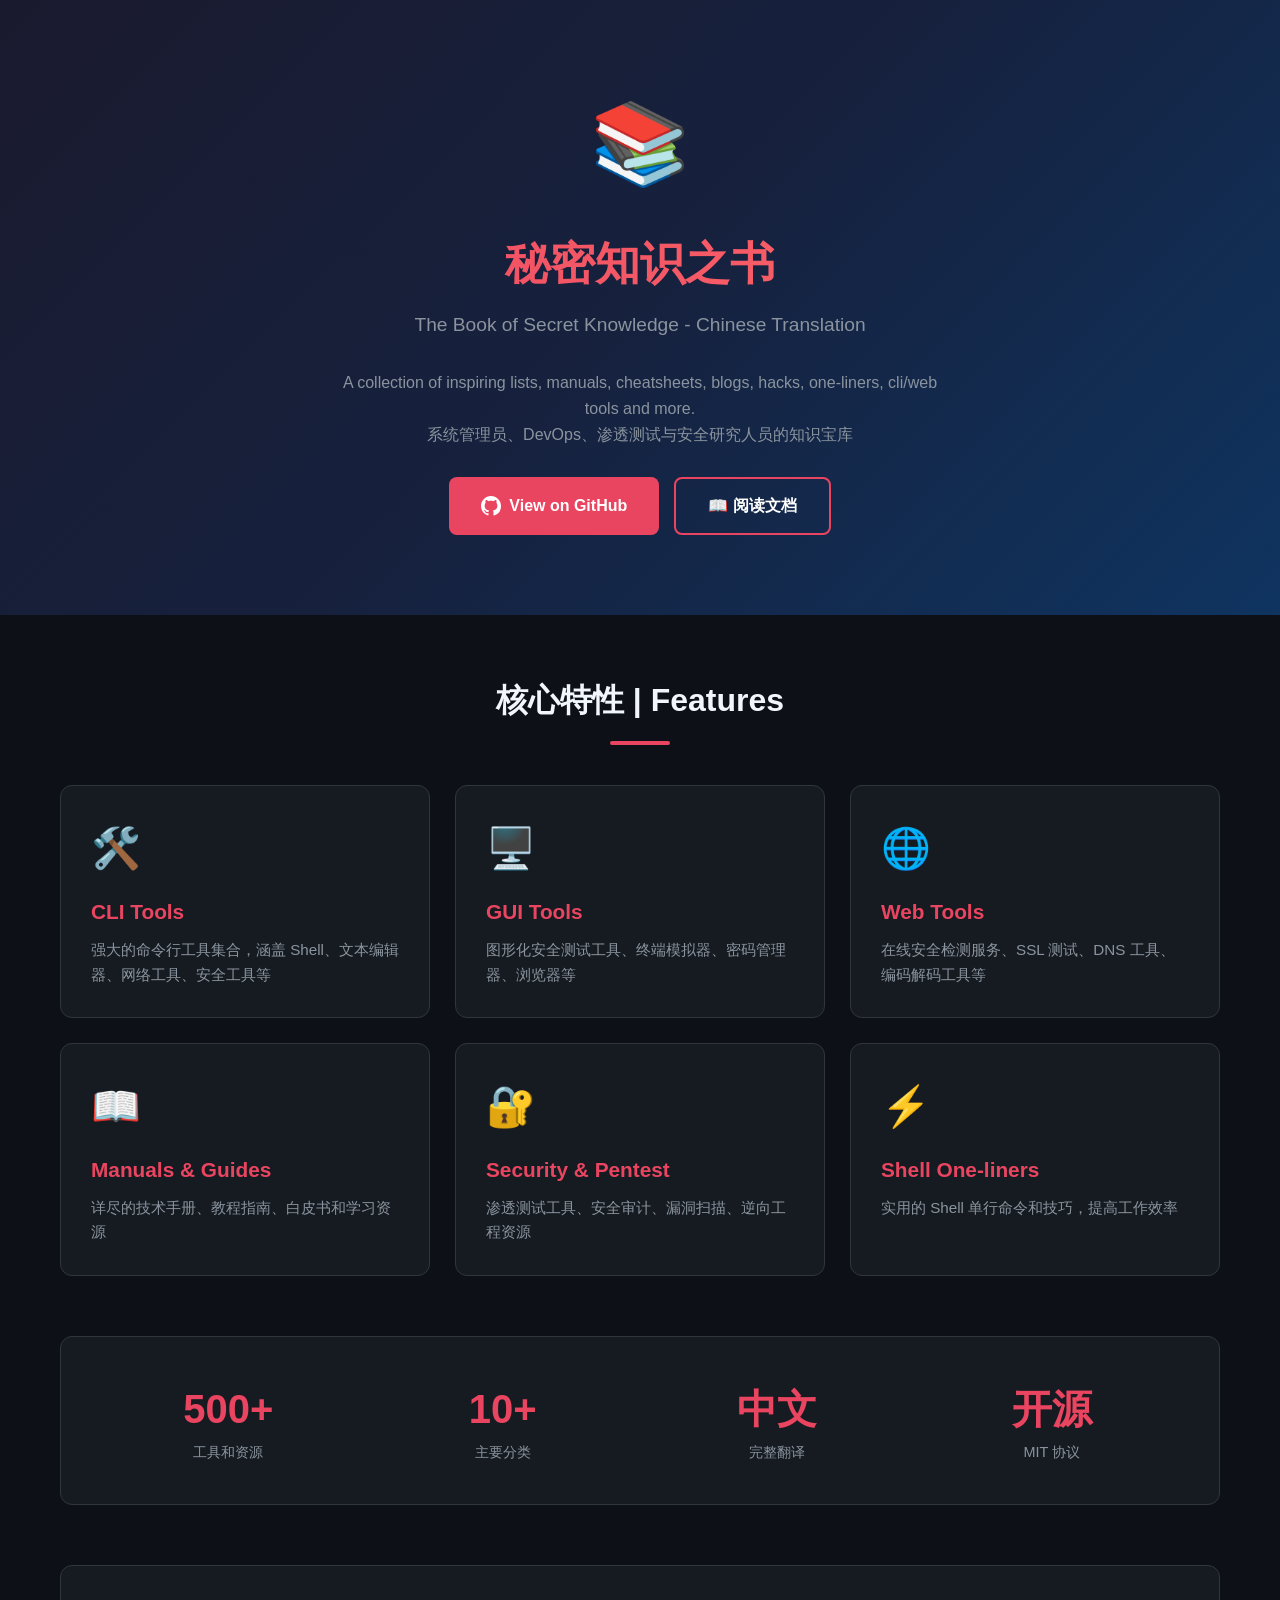
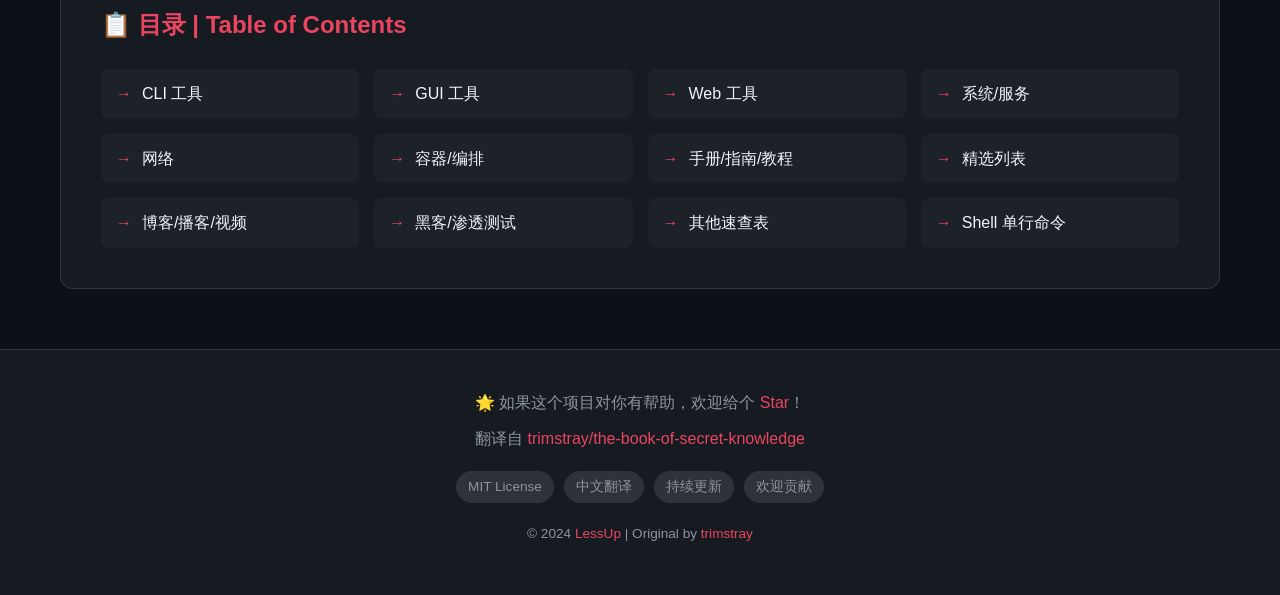
==== docs/index.html @ 15fb1a5a "feat: optimize project structure and add GitHub Pages - Update all links from trimstray to LessUp fo" ====
<!DOCTYPE html>
<html lang="zh-CN">
<head>
    <meta charset="UTF-8">
    <meta name="viewport" content="width=device-width, initial-scale=1.0">
    <title>秘密知识之书 | The Book of Secret Knowledge (Chinese)</title>
    <meta name="description" content="The Book of Secret Knowledge Chinese Translation - A collection of tools, manuals, cheatsheets for SysAdmins, DevOps, and Security Researchers">
    <meta name="keywords" content="DevOps, SysAdmin, Security, Pentest, Tools, Cheatsheet, CLI, Chinese, 中文翻译">
    <meta name="author" content="LessUp">
    <link rel="canonical" href="https://lessup.github.io/the-book-of-secret-knowledge-zh/">
    <style>
        :root {
            --primary: #e94560;
            --primary-dark: #c73e54;
            --bg-dark: #0d1117;
            --bg-card: #161b22;
            --text-primary: #f0f6fc;
            --text-secondary: #8b949e;
            --border: #30363d;
        }
        * {
            margin: 0;
            padding: 0;
            box-sizing: border-box;
        }
        body {
            font-family: -apple-system, BlinkMacSystemFont, 'Segoe UI', 'Noto Sans SC', Roboto, Oxygen, Ubuntu, sans-serif;
            background: var(--bg-dark);
            color: var(--text-primary);
            line-height: 1.6;
            min-height: 100vh;
        }
        .hero {
            background: linear-gradient(135deg, #1a1a2e 0%, #16213e 50%, #0f3460 100%);
            padding: 80px 20px;
            text-align: center;
        }
        .hero-logo {
            font-size: 5rem;
            margin-bottom: 20px;
            animation: float 3s ease-in-out infinite;
        }
        @keyframes float {
            0%, 100% { transform: translateY(0); }
            50% { transform: translateY(-10px); }
        }
        .hero h1 {
            font-size: 2.8rem;
            margin-bottom: 10px;
            background: linear-gradient(90deg, var(--primary), #ff6b6b);
            -webkit-background-clip: text;
            -webkit-text-fill-color: transparent;
            background-clip: text;
        }
        .hero .subtitle {
            font-size: 1.2rem;
            color: var(--text-secondary);
            margin-bottom: 30px;
        }
        .hero .description {
            max-width: 600px;
            margin: 0 auto 30px;
            color: var(--text-secondary);
        }
        .btn-group {
            display: flex;
            gap: 15px;
            justify-content: center;
            flex-wrap: wrap;
        }
        .btn {
            display: inline-flex;
            align-items: center;
            gap: 8px;
            padding: 14px 32px;
            background: var(--primary);
            color: #fff;
            text-decoration: none;
            border-radius: 8px;
            font-weight: 600;
            transition: all 0.3s;
            border: none;
            cursor: pointer;
        }
        .btn:hover {
            background: var(--primary-dark);
            transform: translateY(-2px);
            box-shadow: 0 8px 25px rgba(233, 69, 96, 0.4);
        }
        .btn-outline {
            background: transparent;
            border: 2px solid var(--primary);
        }
        .btn-outline:hover {
            background: rgba(233, 69, 96, 0.1);
        }
        .container {
            max-width: 1200px;
            margin: 0 auto;
            padding: 60px 20px;
        }
        .section-title {
            font-size: 2rem;
            text-align: center;
            margin-bottom: 40px;
            position: relative;
        }
        .section-title::after {
            content: '';
            display: block;
            width: 60px;
            height: 4px;
            background: var(--primary);
            margin: 15px auto 0;
            border-radius: 2px;
        }
        .features {
            display: grid;
            grid-template-columns: repeat(auto-fit, minmax(280px, 1fr));
            gap: 25px;
            margin-bottom: 60px;
        }
        .feature-card {
            background: var(--bg-card);
            border: 1px solid var(--border);
            border-radius: 12px;
            padding: 30px;
            transition: transform 0.3s, box-shadow 0.3s;
        }
        .feature-card:hover {
            transform: translateY(-5px);
            box-shadow: 0 12px 40px rgba(0, 0, 0, 0.3);
        }
        .feature-icon {
            font-size: 2.5rem;
            margin-bottom: 15px;
        }
        .feature-card h3 {
            font-size: 1.3rem;
            margin-bottom: 10px;
            color: var(--primary);
        }
        .feature-card p {
            color: var(--text-secondary);
            font-size: 0.95rem;
        }
        .stats {
            display: grid;
            grid-template-columns: repeat(auto-fit, minmax(150px, 1fr));
            gap: 20px;
            background: var(--bg-card);
            border: 1px solid var(--border);
            border-radius: 12px;
            padding: 40px;
            margin-bottom: 60px;
        }
        .stat-item {
            text-align: center;
        }
        .stat-number {
            font-size: 2.5rem;
            font-weight: 700;
            color: var(--primary);
        }
        .stat-label {
            color: var(--text-secondary);
            font-size: 0.9rem;
        }
        .toc {
            background: var(--bg-card);
            border: 1px solid var(--border);
            border-radius: 12px;
            padding: 40px;
        }
        .toc h2 {
            font-size: 1.5rem;
            margin-bottom: 25px;
            color: var(--primary);
        }
        .toc-grid {
            display: grid;
            grid-template-columns: repeat(auto-fit, minmax(250px, 1fr));
            gap: 15px;
        }
        .toc-item {
            display: flex;
            align-items: center;
            gap: 10px;
            padding: 12px 15px;
            background: rgba(255, 255, 255, 0.03);
            border-radius: 8px;
            text-decoration: none;
            color: var(--text-primary);
            transition: all 0.3s;
        }
        .toc-item:hover {
            background: rgba(233, 69, 96, 0.1);
            transform: translateX(5px);
        }
        .toc-item::before {
            content: '→';
            color: var(--primary);
        }
        footer {
            background: var(--bg-card);
            border-top: 1px solid var(--border);
            padding: 40px 20px;
            text-align: center;
        }
        footer p {
            color: var(--text-secondary);
            margin-bottom: 10px;
        }
        footer a {
            color: var(--primary);
            text-decoration: none;
        }
        footer a:hover {
            text-decoration: underline;
        }
        .badges {
            display: flex;
            gap: 10px;
            justify-content: center;
            flex-wrap: wrap;
            margin-top: 20px;
        }
        .badge {
            padding: 5px 12px;
            background: rgba(255, 255, 255, 0.1);
            border-radius: 20px;
            font-size: 0.85rem;
            color: var(--text-secondary);
        }
        @media (max-width: 768px) {
            .hero h1 { font-size: 2rem; }
            .hero-logo { font-size: 3.5rem; }
            .btn-group { flex-direction: column; align-items: center; }
            .btn { width: 100%; max-width: 280px; justify-content: center; }
        }
    </style>
</head>
<body>
    <header class="hero">
        <div class="hero-logo">📚</div>
        <h1>秘密知识之书</h1>
        <p class="subtitle">The Book of Secret Knowledge - Chinese Translation</p>
        <p class="description">
            A collection of inspiring lists, manuals, cheatsheets, blogs, hacks, one-liners, cli/web tools and more.
            <br>系统管理员、DevOps、渗透测试与安全研究人员的知识宝库
        </p>
        <div class="btn-group">
            <a href="https://github.com/LessUp/the-book-of-secret-knowledge-zh" class="btn">
                <svg width="20" height="20" fill="currentColor" viewBox="0 0 16 16">
                    <path d="M8 0C3.58 0 0 3.58 0 8c0 3.54 2.29 6.53 5.47 7.59.4.07.55-.17.55-.38 0-.19-.01-.82-.01-1.49-2.01.37-2.53-.49-2.69-.94-.09-.23-.48-.94-.82-1.13-.28-.15-.68-.52-.01-.53.63-.01 1.08.58 1.23.82.72 1.21 1.87.87 2.33.66.07-.52.28-.87.51-1.07-1.78-.2-3.64-.89-3.64-3.95 0-.87.31-1.59.82-2.15-.08-.2-.36-1.02.08-2.12 0 0 .67-.21 2.2.82.64-.18 1.32-.27 2-.27.68 0 1.36.09 2 .27 1.53-1.04 2.2-.82 2.2-.82.44 1.1.16 1.92.08 2.12.51.56.82 1.27.82 2.15 0 3.07-1.87 3.75-3.65 3.95.29.25.54.73.54 1.48 0 1.07-.01 1.93-.01 2.2 0 .21.15.46.55.38A8.012 8.012 0 0016 8c0-4.42-3.58-8-8-8z"/>
                </svg>
                View on GitHub
            </a>
            <a href="https://github.com/LessUp/the-book-of-secret-knowledge-zh/blob/master/README.md" class="btn btn-outline">
                📖 阅读文档
            </a>
        </div>
    </header>

    <main class="container">
        <h2 class="section-title">核心特性 | Features</h2>
        <div class="features">
            <div class="feature-card">
                <div class="feature-icon">🛠️</div>
                <h3>CLI Tools</h3>
                <p>强大的命令行工具集合，涵盖 Shell、文本编辑器、网络工具、安全工具等</p>
            </div>
            <div class="feature-card">
                <div class="feature-icon">🖥️</div>
                <h3>GUI Tools</h3>
                <p>图形化安全测试工具、终端模拟器、密码管理器、浏览器等</p>
            </div>
            <div class="feature-card">
                <div class="feature-icon">🌐</div>
                <h3>Web Tools</h3>
                <p>在线安全检测服务、SSL 测试、DNS 工具、编码解码工具等</p>
            </div>
            <div class="feature-card">
                <div class="feature-icon">📖</div>
                <h3>Manuals & Guides</h3>
                <p>详尽的技术手册、教程指南、白皮书和学习资源</p>
            </div>
            <div class="feature-card">
                <div class="feature-icon">🔐</div>
                <h3>Security & Pentest</h3>
                <p>渗透测试工具、安全审计、漏洞扫描、逆向工程资源</p>
            </div>
            <div class="feature-card">
                <div class="feature-icon">⚡</div>
                <h3>Shell One-liners</h3>
                <p>实用的 Shell 单行命令和技巧，提高工作效率</p>
            </div>
        </div>

        <div class="stats">
            <div class="stat-item">
                <div class="stat-number">500+</div>
                <div class="stat-label">工具和资源</div>
            </div>
            <div class="stat-item">
                <div class="stat-number">10+</div>
                <div class="stat-label">主要分类</div>
            </div>
            <div class="stat-item">
                <div class="stat-number">中文</div>
                <div class="stat-label">完整翻译</div>
            </div>
            <div class="stat-item">
                <div class="stat-number">开源</div>
                <div class="stat-label">MIT 协议</div>
            </div>
        </div>

        <div class="toc">
            <h2>📋 目录 | Table of Contents</h2>
            <div class="toc-grid">
                <a href="https://github.com/LessUp/the-book-of-secret-knowledge-zh#cli-工具" class="toc-item">CLI 工具</a>
                <a href="https://github.com/LessUp/the-book-of-secret-knowledge-zh#gui-工具" class="toc-item">GUI 工具</a>
                <a href="https://github.com/LessUp/the-book-of-secret-knowledge-zh#web-工具" class="toc-item">Web 工具</a>
                <a href="https://github.com/LessUp/the-book-of-secret-knowledge-zh#系统服务" class="toc-item">系统/服务</a>
                <a href="https://github.com/LessUp/the-book-of-secret-knowledge-zh#网络" class="toc-item">网络</a>
                <a href="https://github.com/LessUp/the-book-of-secret-knowledge-zh#容器编排" class="toc-item">容器/编排</a>
                <a href="https://github.com/LessUp/the-book-of-secret-knowledge-zh#手册指南教程" class="toc-item">手册/指南/教程</a>
                <a href="https://github.com/LessUp/the-book-of-secret-knowledge-zh#精选列表" class="toc-item">精选列表</a>
                <a href="https://github.com/LessUp/the-book-of-secret-knowledge-zh#博客播客视频" class="toc-item">博客/播客/视频</a>
                <a href="https://github.com/LessUp/the-book-of-secret-knowledge-zh#黑客渗透测试" class="toc-item">黑客/渗透测试</a>
                <a href="https://github.com/LessUp/the-book-of-secret-knowledge-zh#其他速查表" class="toc-item">其他速查表</a>
                <a href="https://github.com/LessUp/the-book-of-secret-knowledge-zh#shell-单行命令" class="toc-item">Shell 单行命令</a>
            </div>
        </div>
    </main>

    <footer>
        <p>
            🌟 如果这个项目对你有帮助，欢迎给个 
            <a href="https://github.com/LessUp/the-book-of-secret-knowledge-zh">Star</a>！
        </p>
        <p>
            翻译自 <a href="https://github.com/trimstray/the-book-of-secret-knowledge">trimstray/the-book-of-secret-knowledge</a>
        </p>
        <div class="badges">
            <span class="badge">MIT License</span>
            <span class="badge">中文翻译</span>
            <span class="badge">持续更新</span>
            <span class="badge">欢迎贡献</span>
        </div>
        <p style="margin-top: 20px; font-size: 0.85rem;">
            © 2024 <a href="https://github.com/LessUp">LessUp</a> | 
            Original by <a href="https://github.com/trimstray">trimstray</a>
        </p>
    </footer>
</body>
</html>
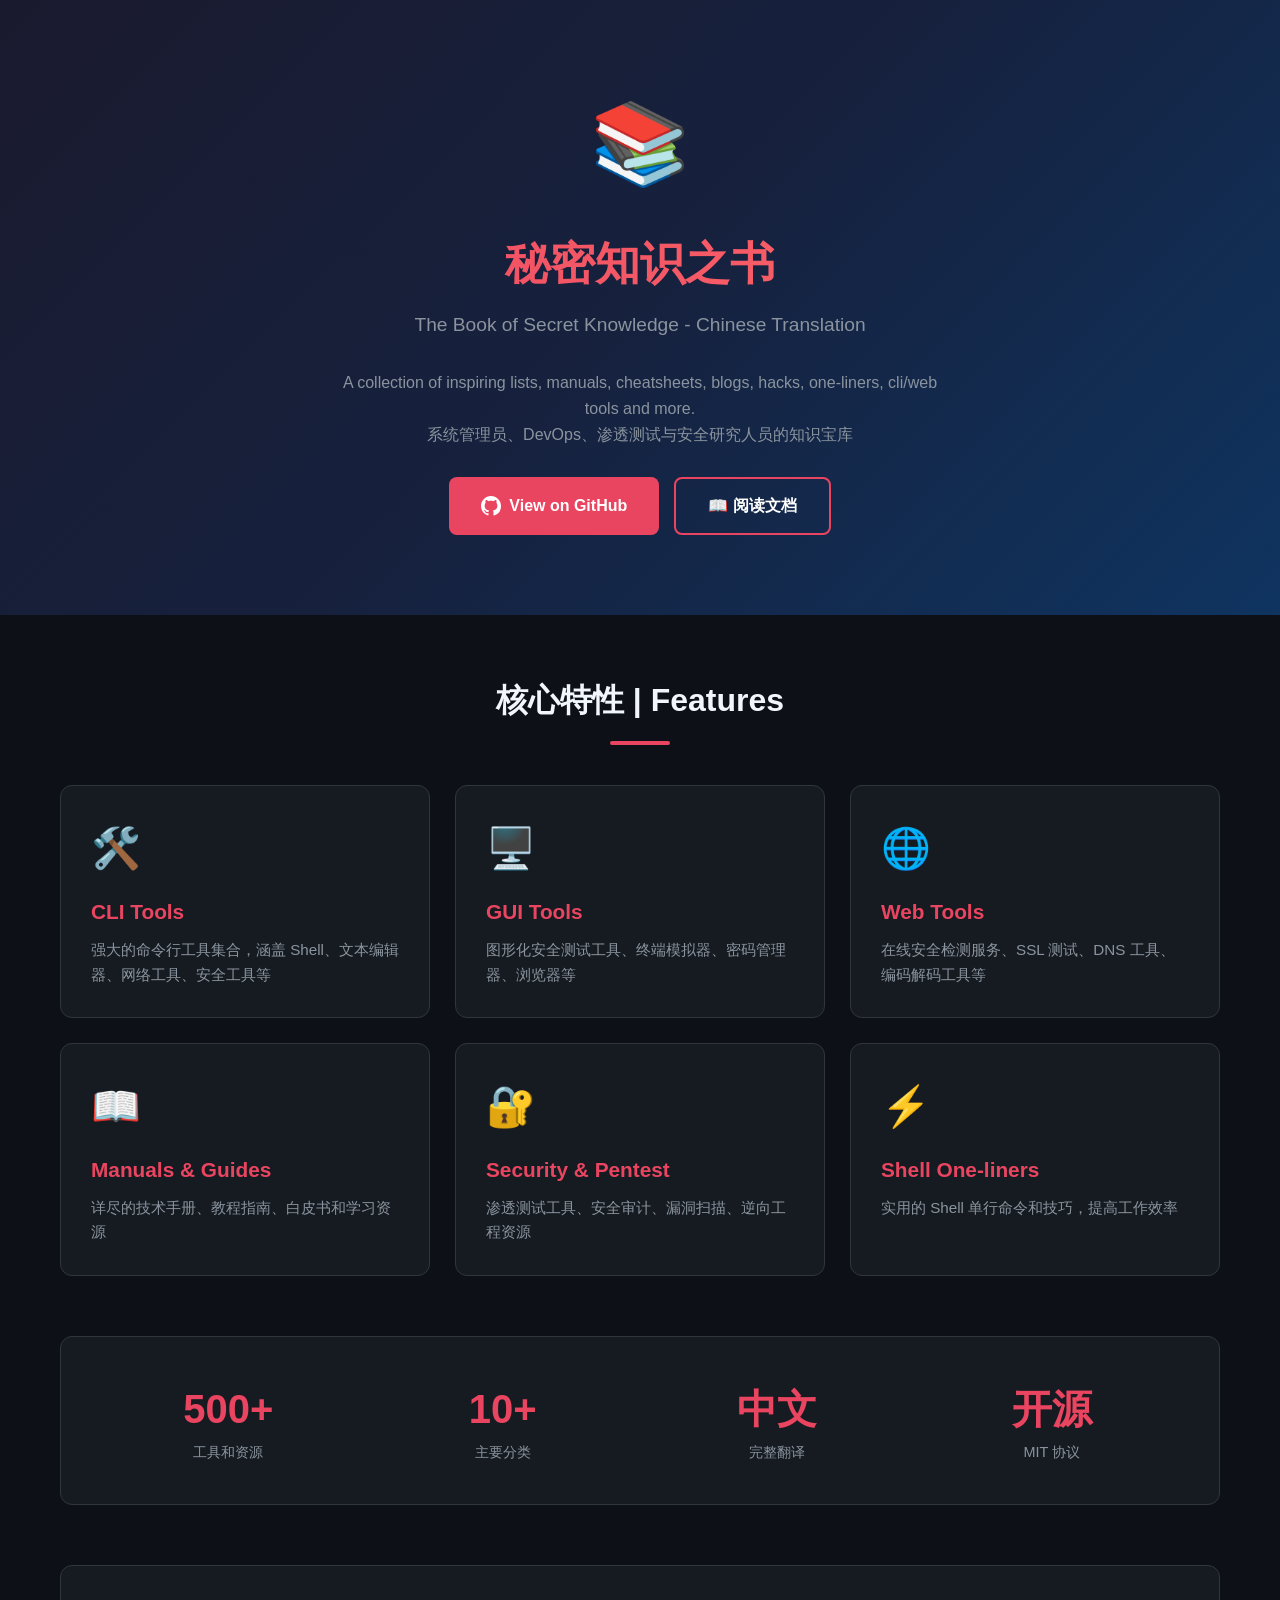
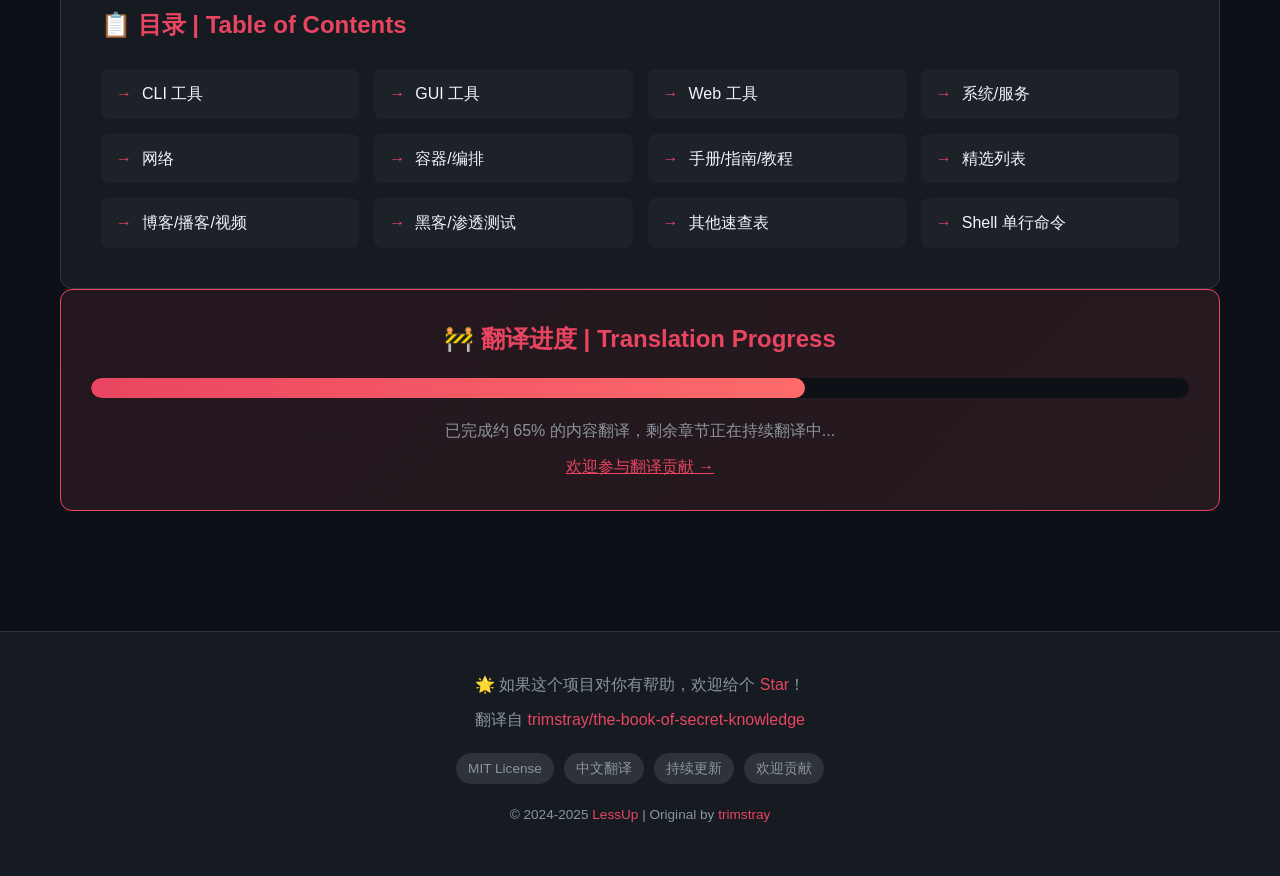
==== commit 5a890fd3: "feat: optimize documentation, workflow and fix broken links - README.md:   - Add new header with bad" ====
--- a/docs/index.html
+++ b/docs/index.html
@@ -3,11 +3,19 @@
 <head>
     <meta charset="UTF-8">
     <meta name="viewport" content="width=device-width, initial-scale=1.0">
-    <title>秘密知识之书 | The Book of Secret Knowledge (Chinese)</title>
-    <meta name="description" content="The Book of Secret Knowledge Chinese Translation - A collection of tools, manuals, cheatsheets for SysAdmins, DevOps, and Security Researchers">
-    <meta name="keywords" content="DevOps, SysAdmin, Security, Pentest, Tools, Cheatsheet, CLI, Chinese, 中文翻译">
+    <title>秘密知识之书 | The Book of Secret Knowledge 中文版</title>
+    <meta name="description" content="秘密知识之书中文版 - 系统管理员、DevOps、渗透测试与安全研究人员的知识宝库。包含500+工具、手册、速查表、CLI/Web工具等。">
+    <meta name="keywords" content="DevOps, SysAdmin, Security, Pentest, Tools, Cheatsheet, CLI, Chinese, 中文翻译, 渗透测试, 安全工具, 命令行">
     <meta name="author" content="LessUp">
+    <meta name="robots" content="index, follow">
+    <meta property="og:title" content="秘密知识之书 | The Book of Secret Knowledge 中文版">
+    <meta property="og:description" content="系统管理员、DevOps、渗透测试与安全研究人员的知识宝库">
+    <meta property="og:type" content="website">
+    <meta property="og:url" content="https://lessup.github.io/the-book-of-secret-knowledge-zh/">
+    <meta property="og:image" content="https://lessup.github.io/the-book-of-secret-knowledge-zh/static/img/the-book-of-secret-knowledge-preview.png">
+    <meta name="twitter:card" content="summary_large_image">
     <link rel="canonical" href="https://lessup.github.io/the-book-of-secret-knowledge-zh/">
+    <link rel="icon" href="data:image/svg+xml,<svg xmlns=%22http://www.w3.org/2000/svg%22 viewBox=%220 0 100 100%22><text y=%22.9em%22 font-size=%2290%22>📚</text></svg>">
     <style>
         :root {
             --primary: #e94560;
@@ -200,6 +208,35 @@
         .toc-item::before {
             content: '→';
             color: var(--primary);
+        }
+        .translation-status {
+            background: linear-gradient(135deg, rgba(233, 69, 96, 0.1), rgba(255, 107, 107, 0.1));
+            border: 1px solid var(--primary);
+            border-radius: 12px;
+            padding: 30px;
+            margin-bottom: 60px;
+            text-align: center;
+        }
+        .translation-status h2 {
+            color: var(--primary);
+            margin-bottom: 15px;
+        }
+        .progress-bar {
+            background: var(--bg-dark);
+            border-radius: 10px;
+            height: 20px;
+            margin: 20px 0;
+            overflow: hidden;
+        }
+        .progress-fill {
+            background: linear-gradient(90deg, var(--primary), #ff6b6b);
+            height: 100%;
+            border-radius: 10px;
+            width: 65%;
+            transition: width 1s ease;
+        }
+        .progress-text {
+            color: var(--text-secondary);
         }
         footer {
             background: var(--bg-card);
@@ -333,6 +370,17 @@
                 <a href="https://github.com/LessUp/the-book-of-secret-knowledge-zh#shell-单行命令" class="toc-item">Shell 单行命令</a>
             </div>
         </div>
+
+        <div class="translation-status">
+            <h2>🚧 翻译进度 | Translation Progress</h2>
+            <div class="progress-bar">
+                <div class="progress-fill"></div>
+            </div>
+            <p class="progress-text">已完成约 65% 的内容翻译，剩余章节正在持续翻译中...</p>
+            <p class="progress-text" style="margin-top: 10px;">
+                <a href="https://github.com/LessUp/the-book-of-secret-knowledge-zh/blob/master/.github/CONTRIBUTING.md" style="color: var(--primary);">欢迎参与翻译贡献 →</a>
+            </p>
+        </div>
     </main>
 
     <footer>
@@ -350,7 +398,7 @@
             <span class="badge">欢迎贡献</span>
         </div>
         <p style="margin-top: 20px; font-size: 0.85rem;">
-            © 2024 <a href="https://github.com/LessUp">LessUp</a> | 
+            © 2024-2025 <a href="https://github.com/LessUp">LessUp</a> |
             Original by <a href="https://github.com/trimstray">trimstray</a>
         </p>
     </footer>
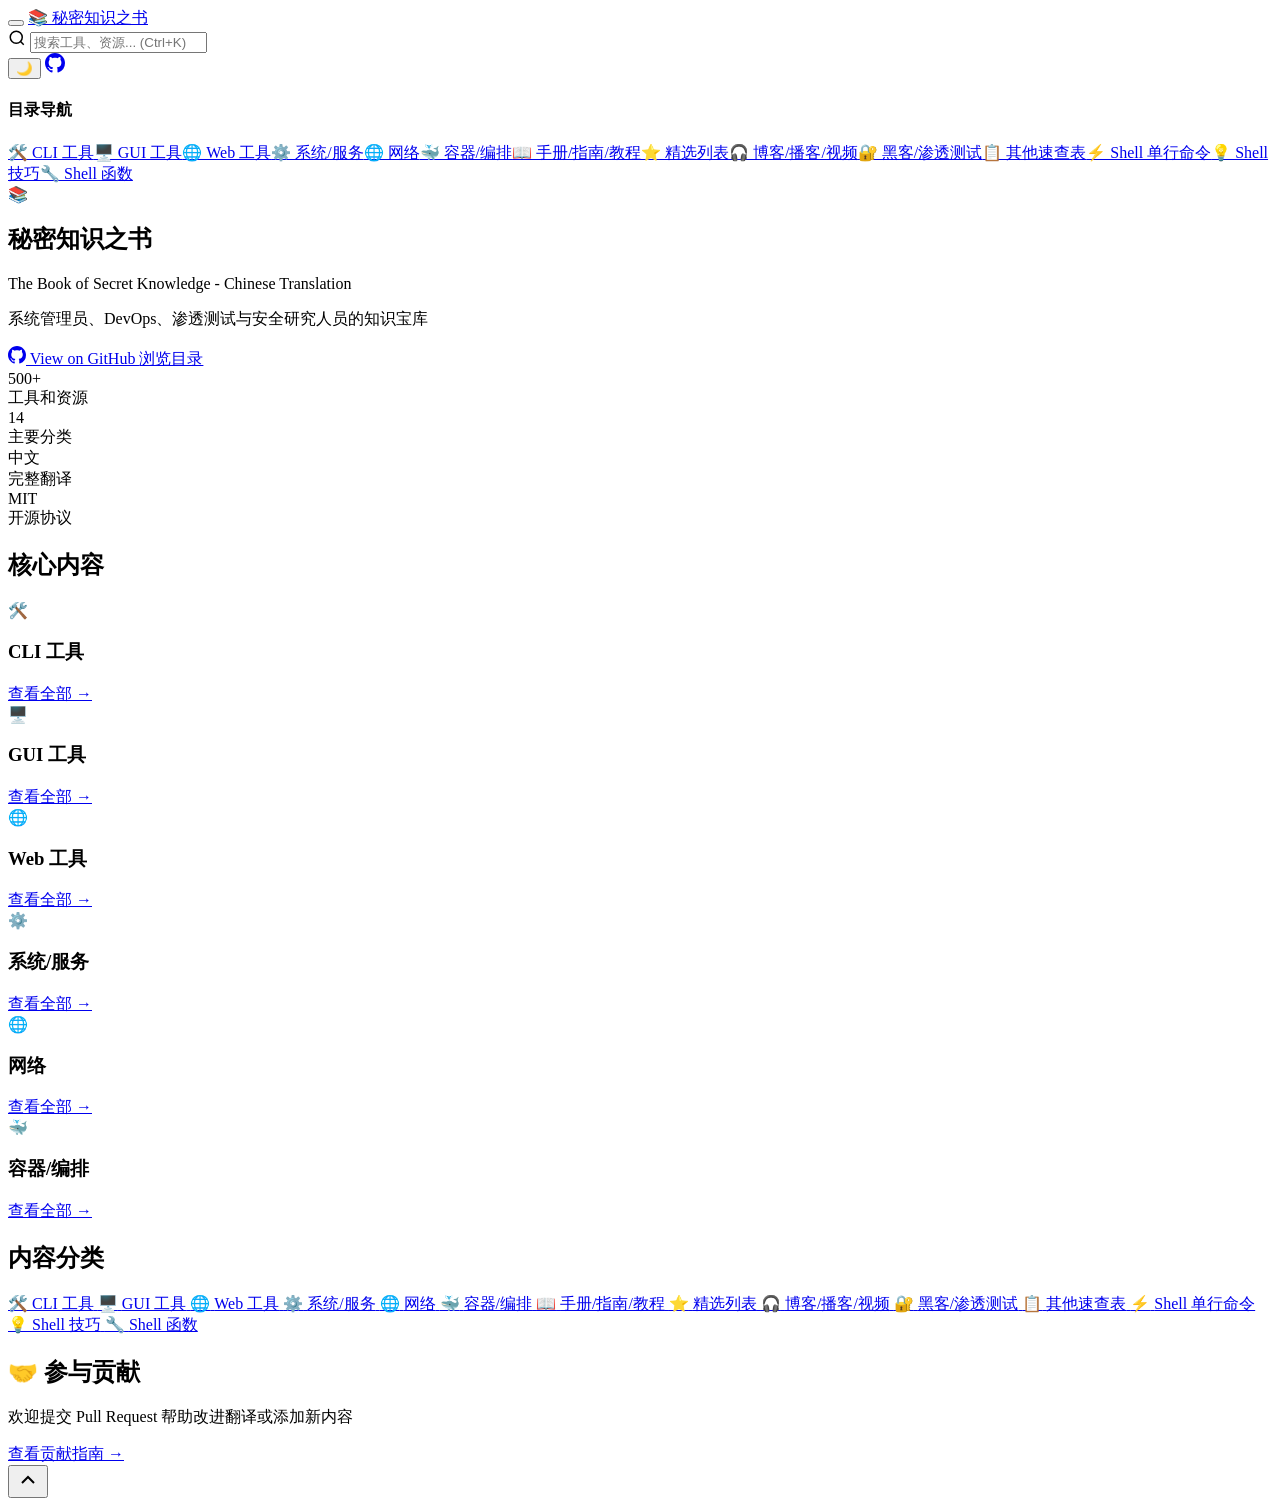
==== commit 1ceb55ed: "📝 Add AGENTS.md and update translations - Add compact AGENTS.md instruction file for AI assistants -" ====
--- a/docs/index.html
+++ b/docs/index.html
@@ -3,344 +3,93 @@
 <head>
     <meta charset="UTF-8">
     <meta name="viewport" content="width=device-width, initial-scale=1.0">
-    <title>秘密知识之书 | The Book of Secret Knowledge 中文版</title>
-    <meta name="description" content="秘密知识之书中文版 - 系统管理员、DevOps、渗透测试与安全研究人员的知识宝库。包含500+工具、手册、速查表、CLI/Web工具等。">
-    <meta name="keywords" content="DevOps, SysAdmin, Security, Pentest, Tools, Cheatsheet, CLI, Chinese, 中文翻译, 渗透测试, 安全工具, 命令行">
-    <meta name="author" content="LessUp">
-    <meta name="robots" content="index, follow">
-    <meta property="og:title" content="秘密知识之书 | The Book of Secret Knowledge 中文版">
-    <meta property="og:description" content="系统管理员、DevOps、渗透测试与安全研究人员的知识宝库">
+    <title>首页 | 秘密知识之书</title>
+    <meta name="description" content="首页 - 秘密知识之书中文版，系统管理员、DevOps工程师和安全研究人员的知识宝库">
+    <meta name="keywords" content="DevOps, SysAdmin, Security, Pentest, Tools, CLI, 中文翻译, 渗透测试, 安全工具">
+    <meta property="og:title" content="首页 | 秘密知识之书">
+    <meta property="og:description" content="系统管理员、DevOps工程师和安全研究人员的知识宝库">
     <meta property="og:type" content="website">
     <meta property="og:url" content="https://lessup.github.io/the-book-of-secret-knowledge-zh/">
-    <meta property="og:image" content="https://lessup.github.io/the-book-of-secret-knowledge-zh/static/img/the-book-of-secret-knowledge-preview.png">
-    <meta name="twitter:card" content="summary_large_image">
     <link rel="canonical" href="https://lessup.github.io/the-book-of-secret-knowledge-zh/">
-    <link rel="icon" href="data:image/svg+xml,<svg xmlns=%22http://www.w3.org/2000/svg%22 viewBox=%220 0 100 100%22><text y=%22.9em%22 font-size=%2290%22>📚</text></svg>">
-    <style>
-        :root {
-            --primary: #e94560;
-            --primary-dark: #c73e54;
-            --bg-dark: #0d1117;
-            --bg-card: #161b22;
-            --text-primary: #f0f6fc;
-            --text-secondary: #8b949e;
-            --border: #30363d;
-        }
-        * {
-            margin: 0;
-            padding: 0;
-            box-sizing: border-box;
-        }
-        body {
-            font-family: -apple-system, BlinkMacSystemFont, 'Segoe UI', 'Noto Sans SC', Roboto, Oxygen, Ubuntu, sans-serif;
-            background: var(--bg-dark);
-            color: var(--text-primary);
-            line-height: 1.6;
-            min-height: 100vh;
-        }
-        .hero {
-            background: linear-gradient(135deg, #1a1a2e 0%, #16213e 50%, #0f3460 100%);
-            padding: 80px 20px;
-            text-align: center;
-        }
-        .hero-logo {
-            font-size: 5rem;
-            margin-bottom: 20px;
-            animation: float 3s ease-in-out infinite;
-        }
-        @keyframes float {
-            0%, 100% { transform: translateY(0); }
-            50% { transform: translateY(-10px); }
-        }
-        .hero h1 {
-            font-size: 2.8rem;
-            margin-bottom: 10px;
-            background: linear-gradient(90deg, var(--primary), #ff6b6b);
-            -webkit-background-clip: text;
-            -webkit-text-fill-color: transparent;
-            background-clip: text;
-        }
-        .hero .subtitle {
-            font-size: 1.2rem;
-            color: var(--text-secondary);
-            margin-bottom: 30px;
-        }
-        .hero .description {
-            max-width: 600px;
-            margin: 0 auto 30px;
-            color: var(--text-secondary);
-        }
-        .btn-group {
-            display: flex;
-            gap: 15px;
-            justify-content: center;
-            flex-wrap: wrap;
-        }
-        .btn {
-            display: inline-flex;
-            align-items: center;
-            gap: 8px;
-            padding: 14px 32px;
-            background: var(--primary);
-            color: #fff;
-            text-decoration: none;
-            border-radius: 8px;
-            font-weight: 600;
-            transition: all 0.3s;
-            border: none;
-            cursor: pointer;
-        }
-        .btn:hover {
-            background: var(--primary-dark);
-            transform: translateY(-2px);
-            box-shadow: 0 8px 25px rgba(233, 69, 96, 0.4);
-        }
-        .btn-outline {
-            background: transparent;
-            border: 2px solid var(--primary);
-        }
-        .btn-outline:hover {
-            background: rgba(233, 69, 96, 0.1);
-        }
-        .container {
-            max-width: 1200px;
-            margin: 0 auto;
-            padding: 60px 20px;
-        }
-        .section-title {
-            font-size: 2rem;
-            text-align: center;
-            margin-bottom: 40px;
-            position: relative;
-        }
-        .section-title::after {
-            content: '';
-            display: block;
-            width: 60px;
-            height: 4px;
-            background: var(--primary);
-            margin: 15px auto 0;
-            border-radius: 2px;
-        }
-        .features {
-            display: grid;
-            grid-template-columns: repeat(auto-fit, minmax(280px, 1fr));
-            gap: 25px;
-            margin-bottom: 60px;
-        }
-        .feature-card {
-            background: var(--bg-card);
-            border: 1px solid var(--border);
-            border-radius: 12px;
-            padding: 30px;
-            transition: transform 0.3s, box-shadow 0.3s;
-        }
-        .feature-card:hover {
-            transform: translateY(-5px);
-            box-shadow: 0 12px 40px rgba(0, 0, 0, 0.3);
-        }
-        .feature-icon {
-            font-size: 2.5rem;
-            margin-bottom: 15px;
-        }
-        .feature-card h3 {
-            font-size: 1.3rem;
-            margin-bottom: 10px;
-            color: var(--primary);
-        }
-        .feature-card p {
-            color: var(--text-secondary);
-            font-size: 0.95rem;
-        }
-        .stats {
-            display: grid;
-            grid-template-columns: repeat(auto-fit, minmax(150px, 1fr));
-            gap: 20px;
-            background: var(--bg-card);
-            border: 1px solid var(--border);
-            border-radius: 12px;
-            padding: 40px;
-            margin-bottom: 60px;
-        }
-        .stat-item {
-            text-align: center;
-        }
-        .stat-number {
-            font-size: 2.5rem;
-            font-weight: 700;
-            color: var(--primary);
-        }
-        .stat-label {
-            color: var(--text-secondary);
-            font-size: 0.9rem;
-        }
-        .toc {
-            background: var(--bg-card);
-            border: 1px solid var(--border);
-            border-radius: 12px;
-            padding: 40px;
-        }
-        .toc h2 {
-            font-size: 1.5rem;
-            margin-bottom: 25px;
-            color: var(--primary);
-        }
-        .toc-grid {
-            display: grid;
-            grid-template-columns: repeat(auto-fit, minmax(250px, 1fr));
-            gap: 15px;
-        }
-        .toc-item {
-            display: flex;
-            align-items: center;
-            gap: 10px;
-            padding: 12px 15px;
-            background: rgba(255, 255, 255, 0.03);
-            border-radius: 8px;
-            text-decoration: none;
-            color: var(--text-primary);
-            transition: all 0.3s;
-        }
-        .toc-item:hover {
-            background: rgba(233, 69, 96, 0.1);
-            transform: translateX(5px);
-        }
-        .toc-item::before {
-            content: '→';
-            color: var(--primary);
-        }
-        .translation-status {
-            background: linear-gradient(135deg, rgba(233, 69, 96, 0.1), rgba(255, 107, 107, 0.1));
-            border: 1px solid var(--primary);
-            border-radius: 12px;
-            padding: 30px;
-            margin-bottom: 60px;
-            text-align: center;
-        }
-        .translation-status h2 {
-            color: var(--primary);
-            margin-bottom: 15px;
-        }
-        .progress-bar {
-            background: var(--bg-dark);
-            border-radius: 10px;
-            height: 20px;
-            margin: 20px 0;
-            overflow: hidden;
-        }
-        .progress-fill {
-            background: linear-gradient(90deg, var(--primary), #ff6b6b);
-            height: 100%;
-            border-radius: 10px;
-            width: 65%;
-            transition: width 1s ease;
-        }
-        .progress-text {
-            color: var(--text-secondary);
-        }
-        footer {
-            background: var(--bg-card);
-            border-top: 1px solid var(--border);
-            padding: 40px 20px;
-            text-align: center;
-        }
-        footer p {
-            color: var(--text-secondary);
-            margin-bottom: 10px;
-        }
-        footer a {
-            color: var(--primary);
-            text-decoration: none;
-        }
-        footer a:hover {
-            text-decoration: underline;
-        }
-        .badges {
-            display: flex;
-            gap: 10px;
-            justify-content: center;
-            flex-wrap: wrap;
-            margin-top: 20px;
-        }
-        .badge {
-            padding: 5px 12px;
-            background: rgba(255, 255, 255, 0.1);
-            border-radius: 20px;
-            font-size: 0.85rem;
-            color: var(--text-secondary);
-        }
-        @media (max-width: 768px) {
-            .hero h1 { font-size: 2rem; }
-            .hero-logo { font-size: 3.5rem; }
-            .btn-group { flex-direction: column; align-items: center; }
-            .btn { width: 100%; max-width: 280px; justify-content: center; }
-        }
-    </style>
+    <link rel="icon" href="data:image/svg+xml,%3Csvg xmlns='http://www.w3.org/2000/svg' viewBox='0 0 100 100'%3E%3Ctext y='.9em' font-size='90'%3E📚%3C/text%3E%3C/svg%3E">
+    <link rel="stylesheet" href="/the-book-of-secret-knowledge-zh/css/style.css">
+    <link rel="stylesheet" href="/the-book-of-secret-knowledge-zh/css/highlight.css">
 </head>
-<body>
-    <header class="hero">
-        <div class="hero-logo">📚</div>
-        <h1>秘密知识之书</h1>
-        <p class="subtitle">The Book of Secret Knowledge - Chinese Translation</p>
-        <p class="description">
-            A collection of inspiring lists, manuals, cheatsheets, blogs, hacks, one-liners, cli/web tools and more.
-            <br>系统管理员、DevOps、渗透测试与安全研究人员的知识宝库
-        </p>
-        <div class="btn-group">
-            <a href="https://github.com/LessUp/the-book-of-secret-knowledge-zh" class="btn">
-                <svg width="20" height="20" fill="currentColor" viewBox="0 0 16 16">
-                    <path d="M8 0C3.58 0 0 3.58 0 8c0 3.54 2.29 6.53 5.47 7.59.4.07.55-.17.55-.38 0-.19-.01-.82-.01-1.49-2.01.37-2.53-.49-2.69-.94-.09-.23-.48-.94-.82-1.13-.28-.15-.68-.52-.01-.53.63-.01 1.08.58 1.23.82.72 1.21 1.87.87 2.33.66.07-.52.28-.87.51-1.07-1.78-.2-3.64-.89-3.64-3.95 0-.87.31-1.59.82-2.15-.08-.2-.36-1.02.08-2.12 0 0 .67-.21 2.2.82.64-.18 1.32-.27 2-.27.68 0 1.36.09 2 .27 1.53-1.04 2.2-.82 2.2-.82.44 1.1.16 1.92.08 2.12.51.56.82 1.27.82 2.15 0 3.07-1.87 3.75-3.65 3.95.29.25.54.73.54 1.48 0 1.07-.01 1.93-.01 2.2 0 .21.15.46.55.38A8.012 8.012 0 0016 8c0-4.42-3.58-8-8-8z"/>
+<body data-theme="dark">
+    <header class="site-header">
+        <div class="header-left">
+            <button class="menu-toggle" aria-label="切换菜单">
+                <span></span>
+                <span></span>
+                <span></span>
+            </button>
+            <a href="/the-book-of-secret-knowledge-zh/" class="logo">
+                <span class="logo-icon">📚</span>
+                <span class="logo-text">秘密知识之书</span>
+            </a>
+        </div>
+        <div class="header-center">
+            <div class="search-box">
+                <svg class="search-icon" width="18" height="18" viewBox="0 0 24 24" fill="none" stroke="currentColor" stroke-width="2">
+                    <circle cx="11" cy="11" r="8"></circle>
+                    <path d="m21 21-4.3-4.3"></path>
                 </svg>
-                View on GitHub
+                <input type="text" id="search-input" placeholder="搜索工具、资源... (Ctrl+K)" autocomplete="off">
+                <div class="search-results" id="search-results"></div>
+            </div>
+        </div>
+        <div class="header-right">
+            <button class="theme-toggle" id="theme-toggle" aria-label="切换主题">
+                <span class="theme-icon">🌙</span>
+            </button>
+            <a href="https://github.com/LessUp/the-book-of-secret-knowledge-zh" class="github-link" target="_blank" rel="noopener" aria-label="GitHub">
+                <svg width="20" height="20" viewBox="0 0 16 16" fill="currentColor">
+                    <path d="M8 0C3.58 0 0 3.58 0 8c0 3.54 2.29 6.53 5.47 7.59.4.07.55-.17.55-.38 0-.19-.01-.82-.01-1.49-2.01.37-2.53-.49-2.69-.94-.09-.23-.48-.94-.82-1.13-.28-.15-.68-.52-.01-.53.63-.01 1.08.58 1.23.82.72 1.21 1.87.87 2.33.66.07-.52.28-.87.51-1.07-1.78-.2-3.64-.89-3.64-3.95 0-.87.31-1.59.82-2.15-.08-.2-.36-1.02.08-2.12 0 0 .67-.21 2.2.82.64-.18 1.32-.27 2-.27.68 0 1.36.09 2 .27 1.53-1.04 2.2-.82 2.2-.82.44 1.1.16 1.92.08 2.12.51.56.82 1.27.82 2.15 0 3.07-1.87 3.75-3.65 3.95.29.25.54.73.54 1.48 0 1.07-.01 1.93-.01 2.2 0 .21.15.46.55.38A8.012 8.012 0 0 0 16 8c0-4.42-3.58-8-8-8z"/>
+                </svg>
             </a>
-            <a href="https://github.com/LessUp/the-book-of-secret-knowledge-zh/blob/master/README.md" class="btn btn-outline">
-                📖 阅读文档
-            </a>
         </div>
     </header>
 
-    <main class="container">
-        <h2 class="section-title">核心特性 | Features</h2>
-        <div class="features">
-            <div class="feature-card">
-                <div class="feature-icon">🛠️</div>
-                <h3>CLI Tools</h3>
-                <p>强大的命令行工具集合，涵盖 Shell、文本编辑器、网络工具、安全工具等</p>
-            </div>
-            <div class="feature-card">
-                <div class="feature-icon">🖥️</div>
-                <h3>GUI Tools</h3>
-                <p>图形化安全测试工具、终端模拟器、密码管理器、浏览器等</p>
-            </div>
-            <div class="feature-card">
-                <div class="feature-icon">🌐</div>
-                <h3>Web Tools</h3>
-                <p>在线安全检测服务、SSL 测试、DNS 工具、编码解码工具等</p>
-            </div>
-            <div class="feature-card">
-                <div class="feature-icon">📖</div>
-                <h3>Manuals & Guides</h3>
-                <p>详尽的技术手册、教程指南、白皮书和学习资源</p>
-            </div>
-            <div class="feature-card">
-                <div class="feature-icon">🔐</div>
-                <h3>Security & Pentest</h3>
-                <p>渗透测试工具、安全审计、漏洞扫描、逆向工程资源</p>
-            </div>
-            <div class="feature-card">
-                <div class="feature-icon">⚡</div>
-                <h3>Shell One-liners</h3>
-                <p>实用的 Shell 单行命令和技巧，提高工作效率</p>
-            </div>
-        </div>
-
-        <div class="stats">
+    <div class="site-container">
+        <aside class="sidebar-left">
+            <nav class="toc-tree">
+                <div class="toc-section">
+                    <h4>目录导航</h4>
+                    <a href="/the-book-of-secret-knowledge-zh/tools/" class="toc-item">🛠️ CLI 工具</a><a href="/the-book-of-secret-knowledge-zh/gui-tools/" class="toc-item">🖥️ GUI 工具</a><a href="/the-book-of-secret-knowledge-zh/web-tools/" class="toc-item">🌐 Web 工具</a><a href="/the-book-of-secret-knowledge-zh/system/" class="toc-item">⚙️ 系统/服务</a><a href="/the-book-of-secret-knowledge-zh/network/" class="toc-item">🌐 网络</a><a href="/the-book-of-secret-knowledge-zh/containers/" class="toc-item">🐳 容器/编排</a><a href="/the-book-of-secret-knowledge-zh/guides/" class="toc-item">📖 手册/指南/教程</a><a href="/the-book-of-secret-knowledge-zh/lists/" class="toc-item">⭐ 精选列表</a><a href="/the-book-of-secret-knowledge-zh/media/" class="toc-item">🎧 博客/播客/视频</a><a href="/the-book-of-secret-knowledge-zh/pentest/" class="toc-item">🔐 黑客/渗透测试</a><a href="/the-book-of-secret-knowledge-zh/cheatsheets/" class="toc-item">📋 其他速查表</a><a href="/the-book-of-secret-knowledge-zh/one-liners/" class="toc-item">⚡ Shell 单行命令</a><a href="/the-book-of-secret-knowledge-zh/shell-tricks/" class="toc-item">💡 Shell 技巧</a><a href="/the-book-of-secret-knowledge-zh/shell-functions/" class="toc-item">🔧 Shell 函数</a>
+                </div>
+            </nav>
+        </aside>
+
+        <main class="content">
+            
+            <article class="markdown-body">
+                
+    <div class="hero-section">
+        <div class="hero-content">
+            <div class="hero-logo">📚</div>
+            <h1 class="hero-title">秘密知识之书</h1>
+            <p class="hero-subtitle">The Book of Secret Knowledge - Chinese Translation</p>
+            <p class="hero-desc">系统管理员、DevOps、渗透测试与安全研究人员的知识宝库</p>
+            <div class="hero-actions">
+                <a href="https://github.com/LessUp/the-book-of-secret-knowledge-zh" class="btn btn-primary" target="_blank">
+                    <svg width="18" height="18" viewBox="0 0 16 16" fill="currentColor">
+                        <path d="M8 0C3.58 0 0 3.58 0 8c0 3.54 2.29 6.53 5.47 7.59.4.07.55-.17.55-.38 0-.19-.01-.82-.01-1.49-2.01.37-2.53-.49-2.69-.94-.09-.23-.48-.94-.82-1.13-.28-.15-.68-.52-.01-.53.63-.01 1.08.58 1.23.82.72 1.21 1.87.87 2.33.66.07-.52.28-.87.51-1.07-1.78-.2-3.64-.89-3.64-3.95 0-.87.31-1.59.82-2.15-.08-.2-.36-1.02.08-2.12 0 0 .67-.21 2.2.82.64-.18 1.32-.27 2-.27.68 0 1.36.09 2 .27 1.53-1.04 2.2-.82 2.2-.82.44 1.1.16 1.92.08 2.12.51.56.82 1.27.82 2.15 0 3.07-1.87 3.75-3.65 3.95.29.25.54.73.54 1.48 0 1.07-.01 1.93-.01 2.2 0 .21.15.46.55.38A8.012 8.012 0 0 0 16 8c0-4.42-3.58-8-8-8z"/>
+                    </svg>
+                    View on GitHub
+                </a>
+                <a href="#categories" class="btn btn-secondary">浏览目录</a>
+            </div>
+        </div>
+    </div>
+
+    <div class="stats-section">
+        <div class="stats-grid">
             <div class="stat-item">
                 <div class="stat-number">500+</div>
                 <div class="stat-label">工具和资源</div>
             </div>
             <div class="stat-item">
-                <div class="stat-number">10+</div>
+                <div class="stat-number">14</div>
                 <div class="stat-label">主要分类</div>
             </div>
             <div class="stat-item">
@@ -348,59 +97,138 @@
                 <div class="stat-label">完整翻译</div>
             </div>
             <div class="stat-item">
-                <div class="stat-number">开源</div>
-                <div class="stat-label">MIT 协议</div>
-            </div>
-        </div>
-
-        <div class="toc">
-            <h2>📋 目录 | Table of Contents</h2>
-            <div class="toc-grid">
-                <a href="https://github.com/LessUp/the-book-of-secret-knowledge-zh#cli-工具" class="toc-item">CLI 工具</a>
-                <a href="https://github.com/LessUp/the-book-of-secret-knowledge-zh#gui-工具" class="toc-item">GUI 工具</a>
-                <a href="https://github.com/LessUp/the-book-of-secret-knowledge-zh#web-工具" class="toc-item">Web 工具</a>
-                <a href="https://github.com/LessUp/the-book-of-secret-knowledge-zh#系统服务" class="toc-item">系统/服务</a>
-                <a href="https://github.com/LessUp/the-book-of-secret-knowledge-zh#网络" class="toc-item">网络</a>
-                <a href="https://github.com/LessUp/the-book-of-secret-knowledge-zh#容器编排" class="toc-item">容器/编排</a>
-                <a href="https://github.com/LessUp/the-book-of-secret-knowledge-zh#手册指南教程" class="toc-item">手册/指南/教程</a>
-                <a href="https://github.com/LessUp/the-book-of-secret-knowledge-zh#精选列表" class="toc-item">精选列表</a>
-                <a href="https://github.com/LessUp/the-book-of-secret-knowledge-zh#博客播客视频" class="toc-item">博客/播客/视频</a>
-                <a href="https://github.com/LessUp/the-book-of-secret-knowledge-zh#黑客渗透测试" class="toc-item">黑客/渗透测试</a>
-                <a href="https://github.com/LessUp/the-book-of-secret-knowledge-zh#其他速查表" class="toc-item">其他速查表</a>
-                <a href="https://github.com/LessUp/the-book-of-secret-knowledge-zh#shell-单行命令" class="toc-item">Shell 单行命令</a>
-            </div>
-        </div>
-
-        <div class="translation-status">
-            <h2>🚧 翻译进度 | Translation Progress</h2>
-            <div class="progress-bar">
-                <div class="progress-fill"></div>
-            </div>
-            <p class="progress-text">已完成约 65% 的内容翻译，剩余章节正在持续翻译中...</p>
-            <p class="progress-text" style="margin-top: 10px;">
-                <a href="https://github.com/LessUp/the-book-of-secret-knowledge-zh/blob/master/.github/CONTRIBUTING.md" style="color: var(--primary);">欢迎参与翻译贡献 →</a>
-            </p>
-        </div>
-    </main>
-
-    <footer>
-        <p>
-            🌟 如果这个项目对你有帮助，欢迎给个 
-            <a href="https://github.com/LessUp/the-book-of-secret-knowledge-zh">Star</a>！
-        </p>
-        <p>
-            翻译自 <a href="https://github.com/trimstray/the-book-of-secret-knowledge">trimstray/the-book-of-secret-knowledge</a>
-        </p>
-        <div class="badges">
-            <span class="badge">MIT License</span>
-            <span class="badge">中文翻译</span>
-            <span class="badge">持续更新</span>
-            <span class="badge">欢迎贡献</span>
-        </div>
-        <p style="margin-top: 20px; font-size: 0.85rem;">
-            © 2024-2025 <a href="https://github.com/LessUp">LessUp</a> |
-            Original by <a href="https://github.com/trimstray">trimstray</a>
-        </p>
-    </footer>
+                <div class="stat-number">MIT</div>
+                <div class="stat-label">开源协议</div>
+            </div>
+        </div>
+    </div>
+
+    <div class="features-section">
+        <h2 class="section-title">核心内容</h2>
+        <div class="features-grid">
+            
+        <div class="feature-card">
+            <div class="feature-icon">🛠️</div>
+            <h3>CLI 工具</h3>
+            <a href="/the-book-of-secret-knowledge-zh/tools/" class="feature-link">查看全部 →</a>
+        </div>
+        <div class="feature-card">
+            <div class="feature-icon">🖥️</div>
+            <h3>GUI 工具</h3>
+            <a href="/the-book-of-secret-knowledge-zh/gui-tools/" class="feature-link">查看全部 →</a>
+        </div>
+        <div class="feature-card">
+            <div class="feature-icon">🌐</div>
+            <h3>Web 工具</h3>
+            <a href="/the-book-of-secret-knowledge-zh/web-tools/" class="feature-link">查看全部 →</a>
+        </div>
+        <div class="feature-card">
+            <div class="feature-icon">⚙️</div>
+            <h3>系统/服务</h3>
+            <a href="/the-book-of-secret-knowledge-zh/system/" class="feature-link">查看全部 →</a>
+        </div>
+        <div class="feature-card">
+            <div class="feature-icon">🌐</div>
+            <h3>网络</h3>
+            <a href="/the-book-of-secret-knowledge-zh/network/" class="feature-link">查看全部 →</a>
+        </div>
+        <div class="feature-card">
+            <div class="feature-icon">🐳</div>
+            <h3>容器/编排</h3>
+            <a href="/the-book-of-secret-knowledge-zh/containers/" class="feature-link">查看全部 →</a>
+        </div>
+        </div>
+    </div>
+
+    <div class="categories-section" id="categories">
+        <h2 class="section-title">内容分类</h2>
+        <div class="categories-grid">
+            
+        <a href="/the-book-of-secret-knowledge-zh/tools/" class="category-card">
+            <span class="category-icon">🛠️</span>
+            <span class="category-name">CLI 工具</span>
+        </a>
+        <a href="/the-book-of-secret-knowledge-zh/gui-tools/" class="category-card">
+            <span class="category-icon">🖥️</span>
+            <span class="category-name">GUI 工具</span>
+        </a>
+        <a href="/the-book-of-secret-knowledge-zh/web-tools/" class="category-card">
+            <span class="category-icon">🌐</span>
+            <span class="category-name">Web 工具</span>
+        </a>
+        <a href="/the-book-of-secret-knowledge-zh/system/" class="category-card">
+            <span class="category-icon">⚙️</span>
+            <span class="category-name">系统/服务</span>
+        </a>
+        <a href="/the-book-of-secret-knowledge-zh/network/" class="category-card">
+            <span class="category-icon">🌐</span>
+            <span class="category-name">网络</span>
+        </a>
+        <a href="/the-book-of-secret-knowledge-zh/containers/" class="category-card">
+            <span class="category-icon">🐳</span>
+            <span class="category-name">容器/编排</span>
+        </a>
+        <a href="/the-book-of-secret-knowledge-zh/guides/" class="category-card">
+            <span class="category-icon">📖</span>
+            <span class="category-name">手册/指南/教程</span>
+        </a>
+        <a href="/the-book-of-secret-knowledge-zh/lists/" class="category-card">
+            <span class="category-icon">⭐</span>
+            <span class="category-name">精选列表</span>
+        </a>
+        <a href="/the-book-of-secret-knowledge-zh/media/" class="category-card">
+            <span class="category-icon">🎧</span>
+            <span class="category-name">博客/播客/视频</span>
+        </a>
+        <a href="/the-book-of-secret-knowledge-zh/pentest/" class="category-card">
+            <span class="category-icon">🔐</span>
+            <span class="category-name">黑客/渗透测试</span>
+        </a>
+        <a href="/the-book-of-secret-knowledge-zh/cheatsheets/" class="category-card">
+            <span class="category-icon">📋</span>
+            <span class="category-name">其他速查表</span>
+        </a>
+        <a href="/the-book-of-secret-knowledge-zh/one-liners/" class="category-card">
+            <span class="category-icon">⚡</span>
+            <span class="category-name">Shell 单行命令</span>
+        </a>
+        <a href="/the-book-of-secret-knowledge-zh/shell-tricks/" class="category-card">
+            <span class="category-icon">💡</span>
+            <span class="category-name">Shell 技巧</span>
+        </a>
+        <a href="/the-book-of-secret-knowledge-zh/shell-functions/" class="category-card">
+            <span class="category-icon">🔧</span>
+            <span class="category-name">Shell 函数</span>
+        </a>
+        </div>
+    </div>
+
+    <div class="contribute-section">
+        <div class="contribute-content">
+            <h2>🤝 参与贡献</h2>
+            <p>欢迎提交 Pull Request 帮助改进翻译或添加新内容</p>
+            <a href="https://github.com/LessUp/the-book-of-secret-knowledge-zh/blob/master/.github/CONTRIBUTING.md" class="btn btn-outline" target="_blank">
+                查看贡献指南 →
+            </a>
+        </div>
+    </div>
+    
+            </article>
+        </main>
+
+        <aside class="sidebar-right">
+            
+        </aside>
+    </div>
+
+    <button class="back-to-top" id="back-to-top" aria-label="回到顶部">
+        <svg width="24" height="24" viewBox="0 0 24 24" fill="none" stroke="currentColor" stroke-width="2">
+            <path d="m18 15-6-6-6 6"/>
+        </svg>
+    </button>
+
+    <script src="/the-book-of-secret-knowledge-zh/js/search.js"></script>
+    <script src="/the-book-of-secret-knowledge-zh/js/theme.js"></script>
+    <script src="/the-book-of-secret-knowledge-zh/js/nav.js"></script>
 </body>
-</html>
+</html>
